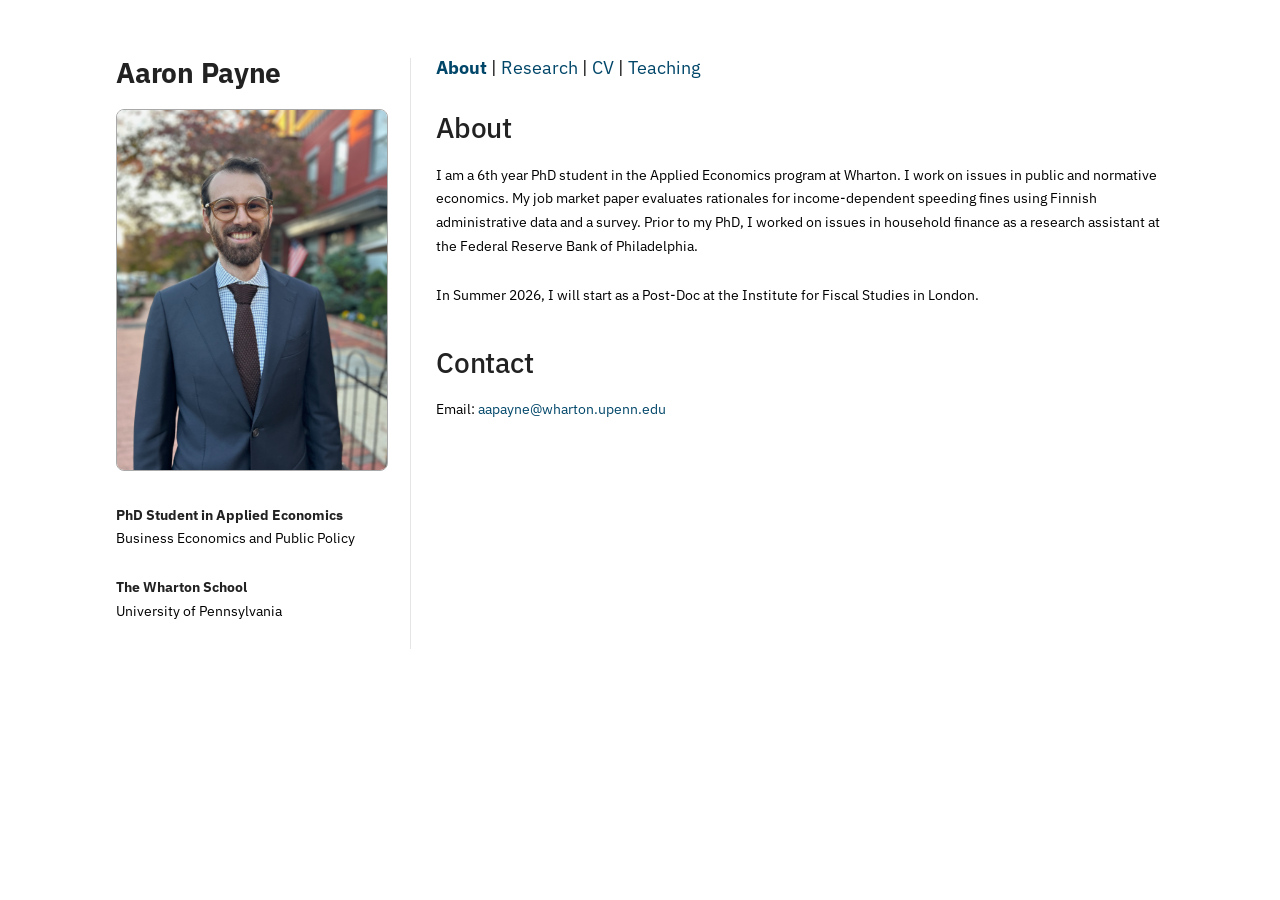
==== index.html @ 883a6460 "Update index.html" ====
<!DOCTYPE html>
<html>
  <head>
    <meta charset="utf-8">
    <meta http-equiv="X-UA-Compatible" content="chrome=1">
    <title>Aaron Payne</title>

    <link rel="stylesheet" href="stylesheets/styles.css">
    <link rel="stylesheet" href="stylesheets/github-light.css">
    <meta name="viewport" content="width=device-width, initial-scale=1, user-scalable=no">
    <!--[if lt IE 9]>
    <script src="//html5shiv.googlecode.com/svn/trunk/html5.js"></script>
    <![endif]-->
    <script>
      (function(i,s,o,g,r,a,m){i['GoogleAnalyticsObject']=r;i[r]=i[r]||function(){
      (i[r].q=i[r].q||[]).push(arguments)},i[r].l=1*new Date();a=s.createElement(o),
      m=s.getElementsByTagName(o)[0];a.async=1;a.src=g;m.parentNode.insertBefore(a,m)
      })(window,document,'script','//www.google-analytics.com/analytics.js','ga');

      ga('create', 'UA-65546321-1', 'auto');
      ga('send', 'pageview');
    </script>
  </head>
<body>
<div class="wrapper">

      <header>
        <h1><b>Aaron Payne</b></h1>
	      <p class="view"><img class="profile-photo" src="payne_headshot.jpeg" width=270 height=360></p>
        <p><strong>PhD Student in Applied Economics</strong><br>
          Business Economics and Public Policy</p>

        <p><strong>The Wharton School</strong> <br>
          University of Pennsylvania </p>
      </header>

   <section>

     <nav>
       <h3 style="text-align: left">
       <a href="index.html"><b>About</b></a> |
       <a href="research.html">Research</a> |
       <a href="payne_cv.pdf">CV</a> |
	   <a href="teaching.html">Teaching</a>
       </h3>
     </nav>

    	<h1>About</h1>

        <p>I am a 6th year PhD student in the Applied Economics program at Wharton. I work on issues in public and normative economics. My job market paper evaluates rationales for income-dependent speeding fines using Finnish administrative data and a survey. Prior to my PhD, I worked on issues in household finance as a research assistant at the Federal Reserve Bank of Philadelphia.</p>

        <p>In Summer 2026, I will start as a Post-Doc at the Institute for Fiscal Studies in London.</p>

      <h1>Contact</h1>
        <p>Email: <a href="mailto:aapayne@wharton.upenn.edu">aapayne@wharton.upenn.edu</a><br></p>

	</section>
  </div>
	<script src="javascripts/scale.fix.js"></script>
	</body>
</html>
---- stylesheets/styles.css ----
@import url(https://fonts.googleapis.com/css?family=IBM+Plex+Sans:100,100i,400,400i,700,700i);

body {
  padding:50px;
  font:14px/1.7 "IBM Plex Sans", sans-serif;
  color:#000;
  font-weight:400;
}

h1, h2, h3, h4, h5, h6 {
  color:#222;
  margin:0 0 20px;
  font-weight:400;
}

p, ul, ol, table, pre, dl {
  color: #000;
  margin:0 0 25px;
}

h1, h2, h3 {
  line-height:1.1;
}

h1 {
  font-size:28px;
  padding-top: 15px;
  font-weight: 500;
  letter-spacing: -0.01em;
}

h2 {
  color:#393939;
  font-weight: 600;
  font-size: 22px;
  margin-bottom: 25px;
}

h3, h4, h5, h6 {
  color:#494949;
  font-weight: 600;
}

h3 {
  font-size: 18px;
  margin-bottom: 20px;
}

a {
  color:rgb(0, 70, 105);
  text-decoration:none;
}

a:hover {
    text-decoration: underline;
}

a small {
  font-size:11px;
  color:#777;
  margin-top:-0.6em;
  display:block;
}

.wrapper {
  max-width:1200px;
  width:90%;
  margin:0 auto;
  position: relative;
}

blockquote {
  border-left:1px solid #e5e5e5;
  margin:0;
  padding:0 0 0 20px;
  font-style:italic;
}

code, pre {
  font-family:Monaco, Bitstream Vera Sans Mono, Lucida Console, Terminal;
  color:#333;
  font-size:12px;
}

pre {
  padding:8px 15px;
  background: #f8f8f8;
  border-radius:5px;
  border:1px solid #e5e5e5;
  overflow-x: auto;
}

table {
  width:100%;
  border-collapse:collapse;
}

th, td {
  text-align:left;
  padding:5px 10px;
  border-bottom:1px solid #e5e5e5;
}

dt {
  color:#444;
  font-weight:700;
}

th {
  color:#444;
}

img {
  max-width:100%;
}

header {
  width:270px;
  float:left;
  position:fixed;
}

header h1 {
  padding-top: 0;
}

/* Bold specific lines in the header */
header p:nth-of-type(2) strong {
  font-weight: 700;
}

header p:nth-of-type(3) strong {
  font-weight: 700;
}

header::after {
  content: '';
  position: absolute;
  top: 0;
  right: -25px;
  width: 1px;
  height: 100%;
  background-color: #e5e5e5;
}

header ul {
  list-style:none;
  height:40px;

  padding:0;

  background: #eee;
  background: -moz-linear-gradient(top, #f8f8f8 0%, #dddddd 100%);
  background: -webkit-gradient(linear, left top, left bottom, color-stop(0%,#f8f8f8), color-stop(100%,#dddddd));
  background: -webkit-linear-gradient(top, #f8f8f8 0%,#dddddd 100%);
  background: -o-linear-gradient(top, #f8f8f8 0%,#dddddd 100%);
  background: -ms-linear-gradient(top, #f8f8f8 0%,#dddddd 100%);
  background: linear-gradient(top, #f8f8f8 0%,#dddddd 100%);

  border-radius:5px;
  border:1px solid #d2d2d2;
  box-shadow:inset #fff 0 1px 0, inset rgba(0,0,0,0.03) 0 -1px 0;
  width:270px;
}

header li {
  width:89px;
  float:left;
  border-right:1px solid #d2d2d2;
  height:40px;
}

header ul a {
  line-height:1;
  font-size:11px;
  color:#999;
  display:block;
  text-align:center;
  padding-top:6px;
  height:40px;
}

strong {
  color:#222;
  font-weight:700;
}

header ul li + li {
  width:88px;
  border-left:1px solid #fff;
}

header ul li + li + li {
  border-right:none;
  width:89px;
}

header ul a strong {
  font-size:14px;
  display:block;
  color:#222;
}

section {
  width:calc(100% - 320px);
  float:right;
  padding-bottom:50px;
}

/* Navigation styling for desktop mode */
nav h3 a {
  font-weight: 400;
}

nav h3 a b {
  font-weight: 700;
}

/* Style navigation separators */
nav h3 {
  color: #000;
  font-weight: 400;
}

small {
  font-size:11px;
}

hr {
  border:0;
  background:#e5e5e5;
  height:1px;
  margin:0 0 20px;
}

footer {
  width:270px;
  float:left;
  position:fixed;
  bottom:50px;
}

@media print, screen and (max-width: 960px) {

  div.wrapper {
    width:auto;
    margin:0;
  }

  header, section, footer {
    float:none;
    position:static;
    width:auto;
  }

  header {
    padding-right:320px;
  }

  header::after {
    display: none;
  }

  section {
    border:1px solid #e5e5e5;
    border-width:1px 0;
    padding:20px 0;
    margin:0 0 20px;
  }

  header a small {
    display:inline;
  }

  header ul {
    position:absolute;
    right:50px;
    top:52px;
  }

  /* Improve touch targets for navigation on medium screens */
  nav h3 {
    display: flex;
    align-items: center;
    flex-wrap: wrap;
    gap: 6px;
    color: #000;
    font-weight: 400;
  }

  nav h3 a {
    padding: 10px 6px;
    display: inline-block;
    min-height: 40px;
    line-height: 40px;
    text-decoration: none;
    vertical-align: middle;
    font-weight: 400;
  }

  nav h3 a b {
    font-weight: 700;
  }

  /* Dark mode for medium screens */
  @media (prefers-color-scheme: dark) {
    section {
      border-color: #404040;
    }

    nav h3 {
      color: #e0e0e0;
    }
  }
}

@media print, screen and (max-width: 720px) {
  body {
    word-wrap:break-word;
    padding: 20px;
    font-size: 16px;
    line-height: 1.7;
  }

  header {
    padding:0;
  }

  header ul, header p.view {
    position:static;
  }

  pre, code {
    word-wrap:normal;
  }

  h1 {
    font-size: 24px;
    margin-bottom: 25px;
  }

  h2 {
    font-size: 20px;
    margin-bottom: 20px;
  }

  h3 {
    font-size: 18px;
    margin-bottom: 15px;
  }

  p, ul, ol, table, pre, dl {
    margin-bottom: 25px;
  }
}

@media print, screen and (max-width: 480px) {
  body {
    padding: 15px;
    font-size: 16px;
  }

  header ul {
    display:none;
  }

  /* Improve touch targets for navigation */
  nav h3 {
    display: flex;
    align-items: center;
    flex-wrap: wrap;
    gap: 8px;
    color: #000;
    font-weight: 400;
  }

  nav h3 a {
    padding: 12px 8px;
    display: inline-block;
    min-height: 44px;
    line-height: 44px;
    text-decoration: none;
    vertical-align: middle;
    font-weight: 400;
  }

  nav h3 a b {
    font-weight: 700;
  }

  /* Better spacing for mobile content */
  section {
    padding: 0;
  }

  h1 {
    font-size: 22px;
    margin-bottom: 20px;
  }

  h2 {
    font-size: 18px;
    margin-bottom: 15px;
  }

  h3 {
    font-size: 16px;
    margin-bottom: 12px;
  }

  p, ul, ol, table, pre, dl {
    margin-bottom: 20px;
  }

  /* Dark mode for mobile screens */
  @media (prefers-color-scheme: dark) {
    nav h3 {
      color: #e0e0e0;
    }
  }
}

@media print {
  body {
    padding:0.4in;
    font-size:12pt;
    color:#444;
  }
}


code {
    background: #F1F1F1;
}

pre {
    white-space: pre-wrap;
    background: #F1F1F1;
}

.profile-photo {
  border: 1px solid darkgray;
  border-radius: 8px;
}

/* --- Collapsible abstracts --- */
details {
  margin: 10px 0 25px;
  border: 1px solid #e5e5e5;
  border-radius: 6px;
  padding: 0;
  background: #fff;
}

details[open] {
  box-shadow: 0 1px 0 rgba(0,0,0,0.02);
}

summary {
  cursor: pointer;
  list-style: none;        /* removes default triangle in some browsers */
  padding: 10px 12px;
  font-weight: 600;
  color: #001f3f;          /* your navy */
  display: flex;
  align-items: center;
  gap: 8px;
}

summary::-webkit-details-marker { display: none; } /* removes default marker (Safari/Chrome) */

summary::before {
  content: "▸";
  display: inline-block;
  transform: translateY(-1px);
}

details[open] summary::before {
  content: "▾";
}

details > p {
  margin: 0;
  padding: 12px 12px 14px;
  color: inherit;          /* follow your body/nav text color */
  line-height: 1.7;
}
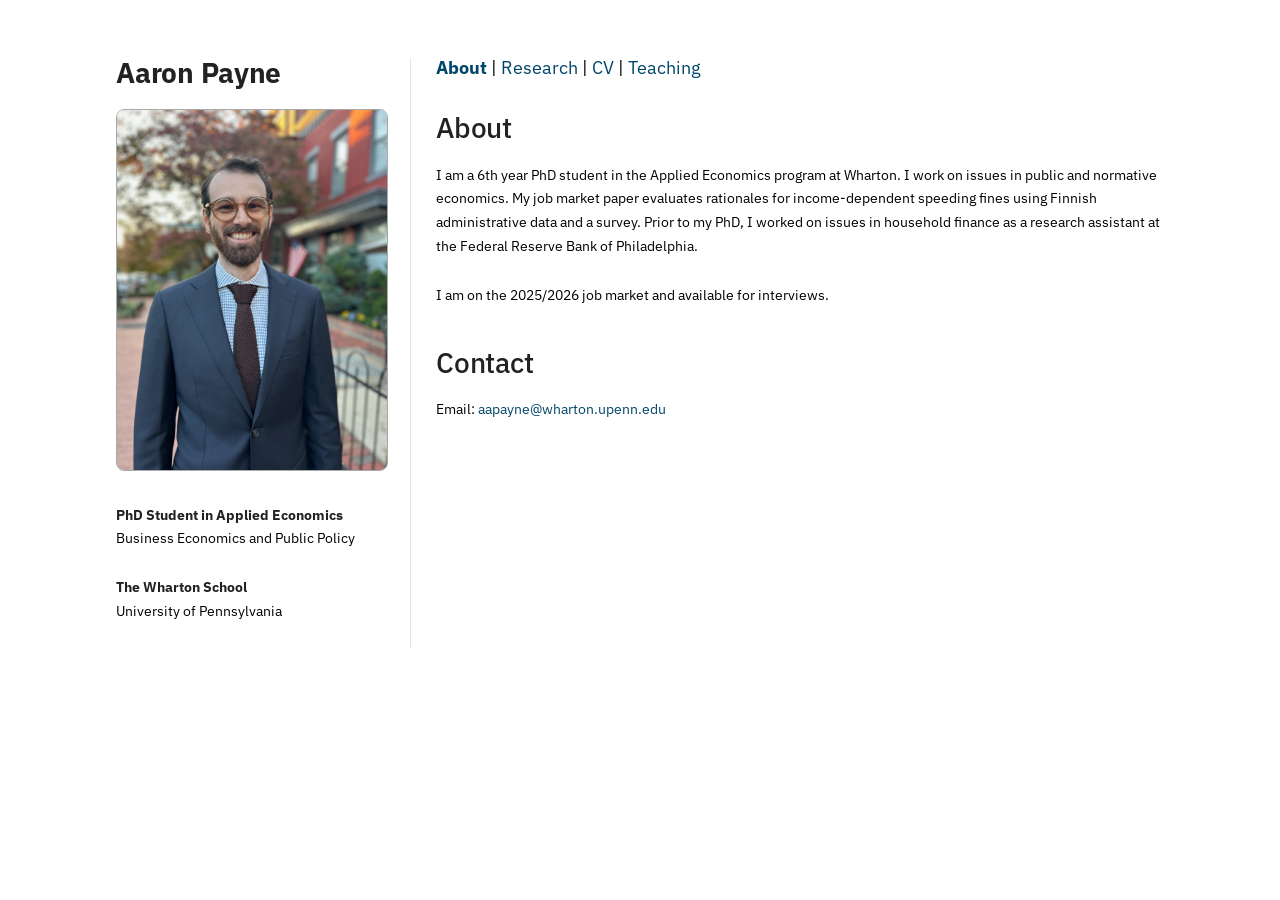
==== commit f28b748a: "Update index.html" ====
--- a/index.html
+++ b/index.html
@@ -49,7 +49,7 @@
 
         <p>I am a 6th year PhD student in the Applied Economics program at Wharton. I work on issues in public and normative economics. My job market paper evaluates rationales for income-dependent speeding fines using Finnish administrative data and a survey. Prior to my PhD, I worked on issues in household finance as a research assistant at the Federal Reserve Bank of Philadelphia.</p>
 
-        <p>In Summer 2026, I will start as a Post-Doc at the Institute for Fiscal Studies in London.</p>
+        <p>I am on the 2025/2026 job market and available for interviews.</p>
 
       <h1>Contact</h1>
         <p>Email: <a href="mailto:aapayne@wharton.upenn.edu">aapayne@wharton.upenn.edu</a><br></p>
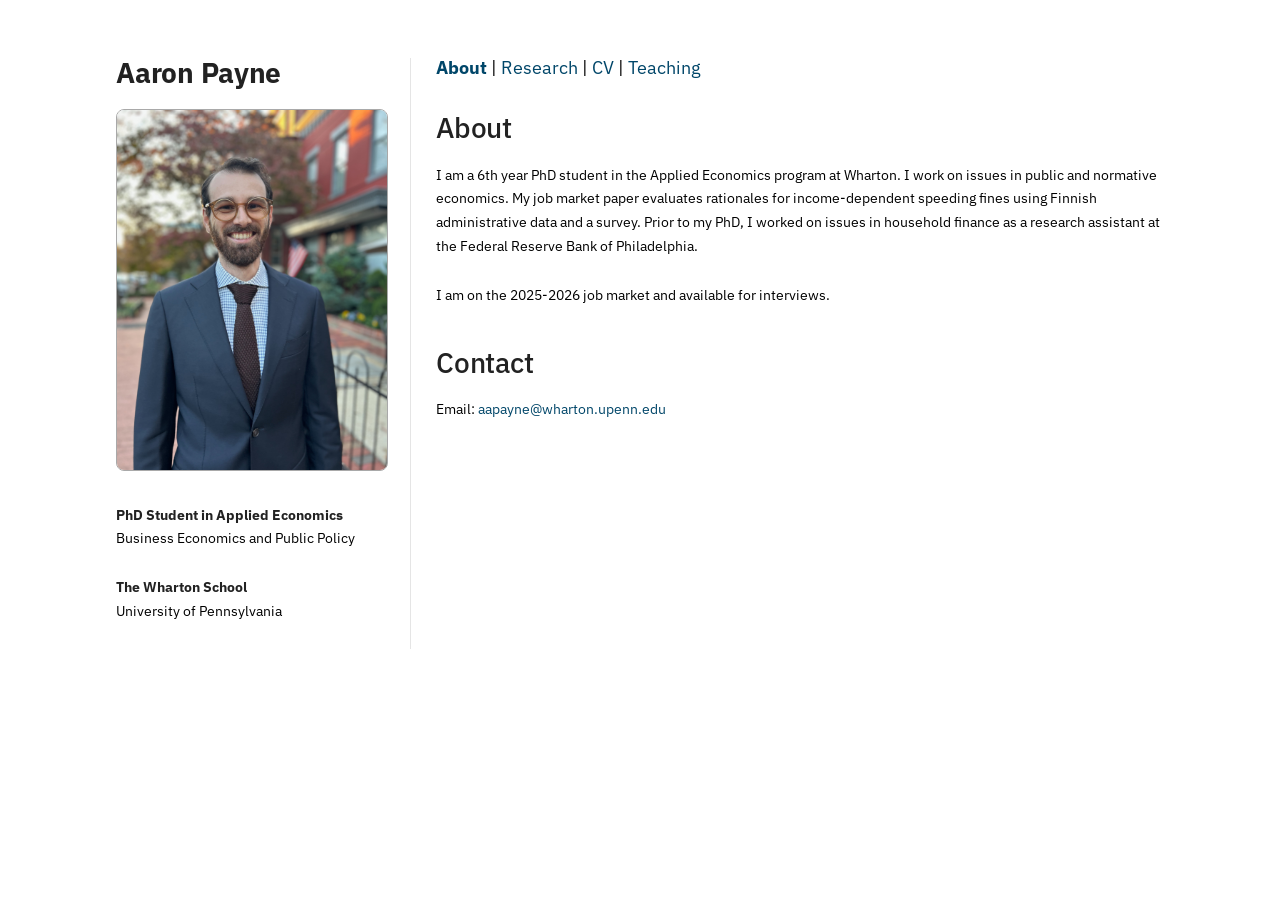
==== commit 0cf0acca: "Update index.html" ====
--- a/index.html
+++ b/index.html
@@ -49,7 +49,7 @@
 
         <p>I am a 6th year PhD student in the Applied Economics program at Wharton. I work on issues in public and normative economics. My job market paper evaluates rationales for income-dependent speeding fines using Finnish administrative data and a survey. Prior to my PhD, I worked on issues in household finance as a research assistant at the Federal Reserve Bank of Philadelphia.</p>
 
-        <p>I am on the 2025/2026 job market and available for interviews.</p>
+        <p>I am on the 2025-2026 job market and available for interviews.</p>
 
       <h1>Contact</h1>
         <p>Email: <a href="mailto:aapayne@wharton.upenn.edu">aapayne@wharton.upenn.edu</a><br></p>
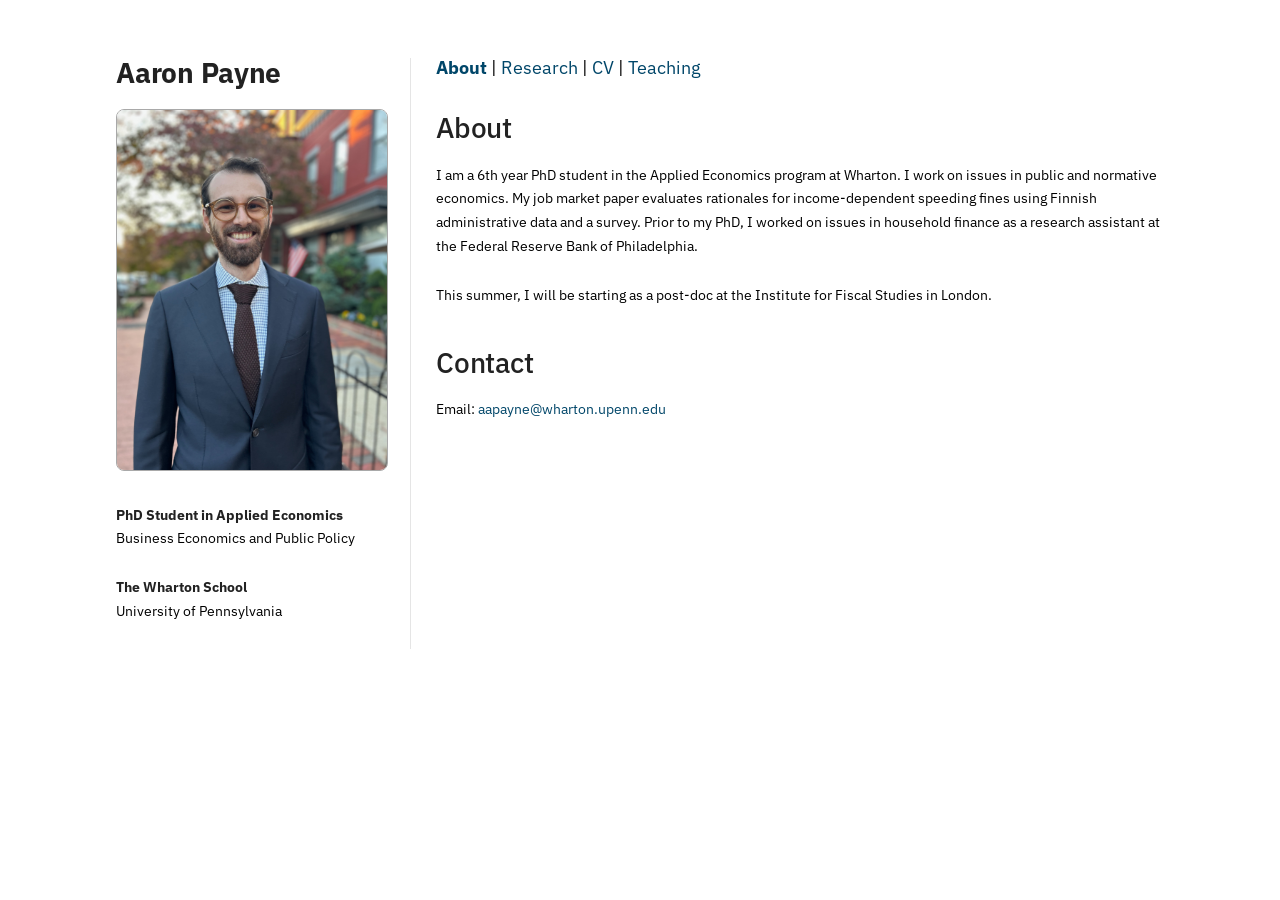
==== commit 97eff5a0: "Update index.html" ====
--- a/index.html
+++ b/index.html
@@ -49,7 +49,7 @@
 
         <p>I am a 6th year PhD student in the Applied Economics program at Wharton. I work on issues in public and normative economics. My job market paper evaluates rationales for income-dependent speeding fines using Finnish administrative data and a survey. Prior to my PhD, I worked on issues in household finance as a research assistant at the Federal Reserve Bank of Philadelphia.</p>
 
-        <p>I am on the 2025-2026 job market and available for interviews.</p>
+        <p>This summer, I will be starting as a post-doc at the Institute for Fiscal Studies in London.</p>
 
       <h1>Contact</h1>
         <p>Email: <a href="mailto:aapayne@wharton.upenn.edu">aapayne@wharton.upenn.edu</a><br></p>
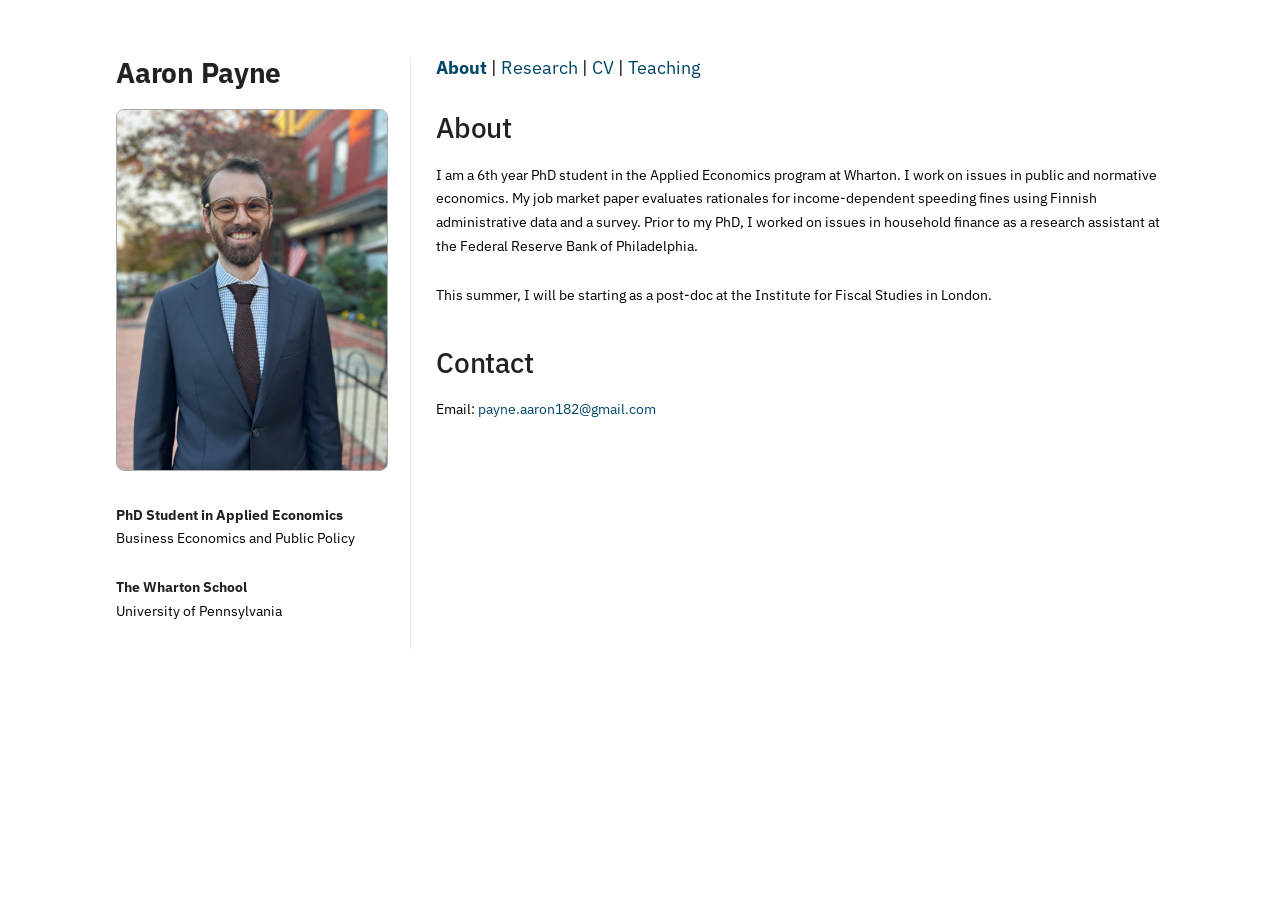
==== commit 1e1b50df: "Update email" ====
--- a/index.html
+++ b/index.html
@@ -52,7 +52,7 @@
         <p>This summer, I will be starting as a post-doc at the Institute for Fiscal Studies in London.</p>
 
       <h1>Contact</h1>
-        <p>Email: <a href="mailto:aapayne@wharton.upenn.edu">aapayne@wharton.upenn.edu</a><br></p>
+        <p>Email: <a href="mailto:payne.aaron182@gmail.com">payne.aaron182@gmail.com</a><br></p>
 
 	</section>
   </div>
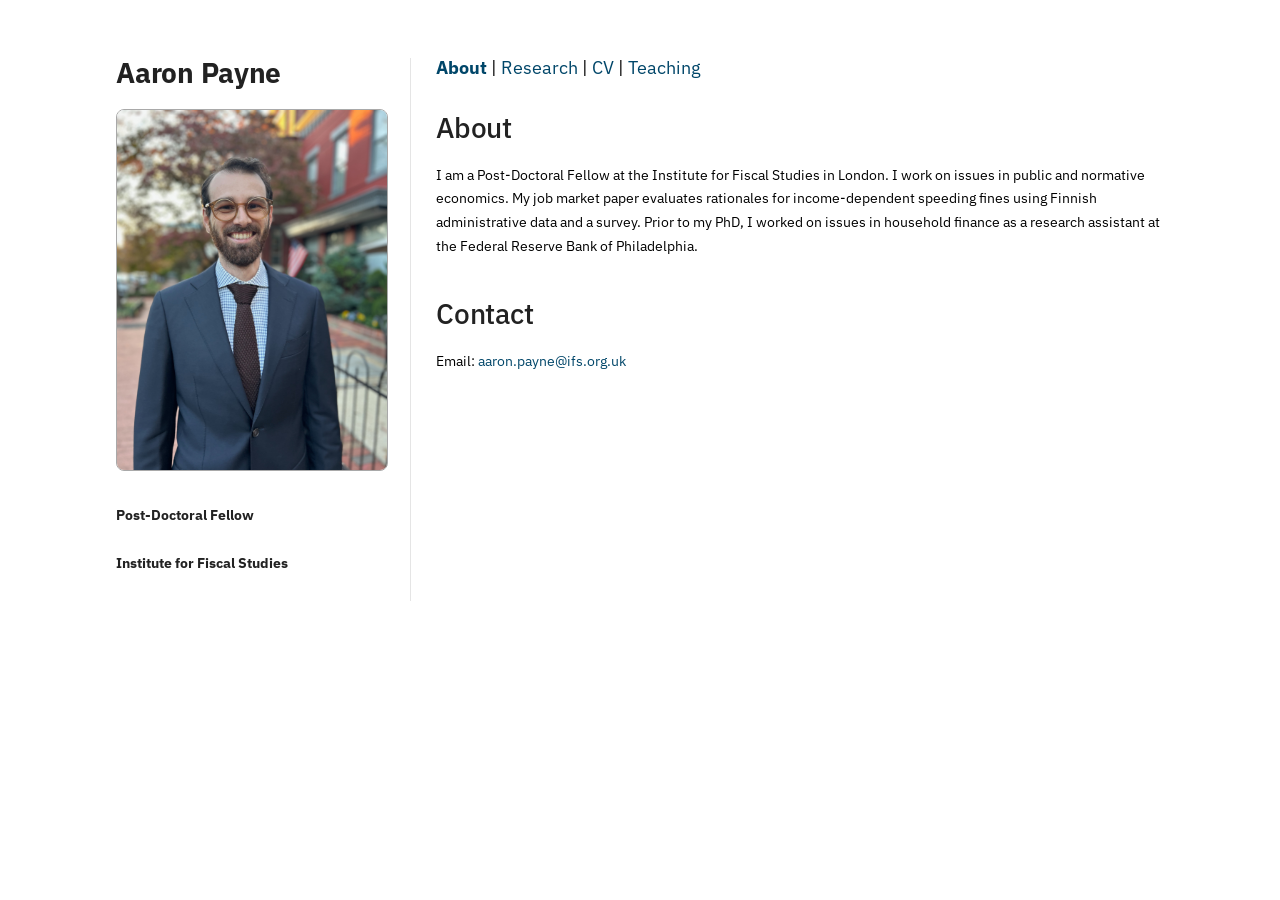
==== commit 2c98983b: "Update index.html" ====
--- a/index.html
+++ b/index.html
@@ -27,11 +27,9 @@
       <header>
         <h1><b>Aaron Payne</b></h1>
 	      <p class="view"><img class="profile-photo" src="payne_headshot.jpeg" width=270 height=360></p>
-        <p><strong>PhD Student in Applied Economics</strong><br>
-          Business Economics and Public Policy</p>
+        <p><strong>Post-Doctoral Fellow</strong><br>
 
-        <p><strong>The Wharton School</strong> <br>
-          University of Pennsylvania </p>
+        <p><strong>Institute for Fiscal Studies</strong> <br>
       </header>
 
    <section>
@@ -47,12 +45,10 @@
 
     	<h1>About</h1>
 
-        <p>I am a 6th year PhD student in the Applied Economics program at Wharton. I work on issues in public and normative economics. My job market paper evaluates rationales for income-dependent speeding fines using Finnish administrative data and a survey. Prior to my PhD, I worked on issues in household finance as a research assistant at the Federal Reserve Bank of Philadelphia.</p>
-
-        <p>This summer, I will be starting as a post-doc at the Institute for Fiscal Studies in London.</p>
+        <p>I am a Post-Doctoral Fellow at the Institute for Fiscal Studies in London. I work on issues in public and normative economics. My job market paper evaluates rationales for income-dependent speeding fines using Finnish administrative data and a survey. Prior to my PhD, I worked on issues in household finance as a research assistant at the Federal Reserve Bank of Philadelphia.</p>
 
       <h1>Contact</h1>
-        <p>Email: <a href="mailto:payne.aaron182@gmail.com">payne.aaron182@gmail.com</a><br></p>
+        <p>Email: <a href="mailto:aaron.payne@ifs.org.uk">aaron.payne@ifs.org.uk</a><br></p>
 
 	</section>
   </div>
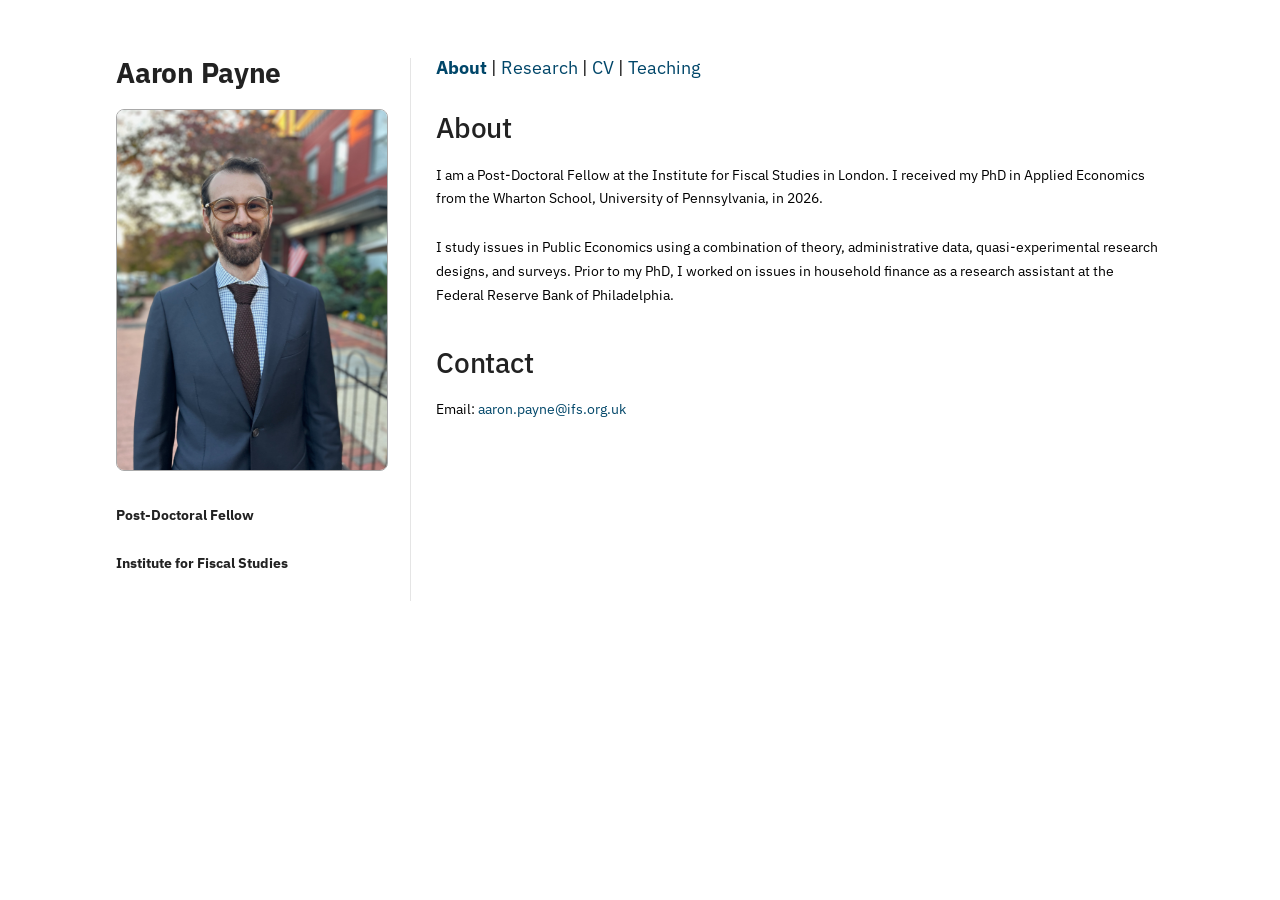
==== commit 107bd352: "Update index.html" ====
--- a/index.html
+++ b/index.html
@@ -45,7 +45,8 @@
 
     	<h1>About</h1>
 
-        <p>I am a Post-Doctoral Fellow at the Institute for Fiscal Studies in London. I work on issues in public and normative economics. My job market paper evaluates rationales for income-dependent speeding fines using Finnish administrative data and a survey. Prior to my PhD, I worked on issues in household finance as a research assistant at the Federal Reserve Bank of Philadelphia.</p>
+        <p>I am a Post-Doctoral Fellow at the Institute for Fiscal Studies in London. I received my PhD in Applied Economics from the Wharton School, University of Pennsylvania, in 2026.</p>
+	    <p>I study issues in Public Economics using a combination of theory, administrative data, quasi-experimental research designs, and surveys. Prior to my PhD, I worked on issues in household finance as a research assistant at the Federal Reserve Bank of Philadelphia.</p>
 
       <h1>Contact</h1>
         <p>Email: <a href="mailto:aaron.payne@ifs.org.uk">aaron.payne@ifs.org.uk</a><br></p>
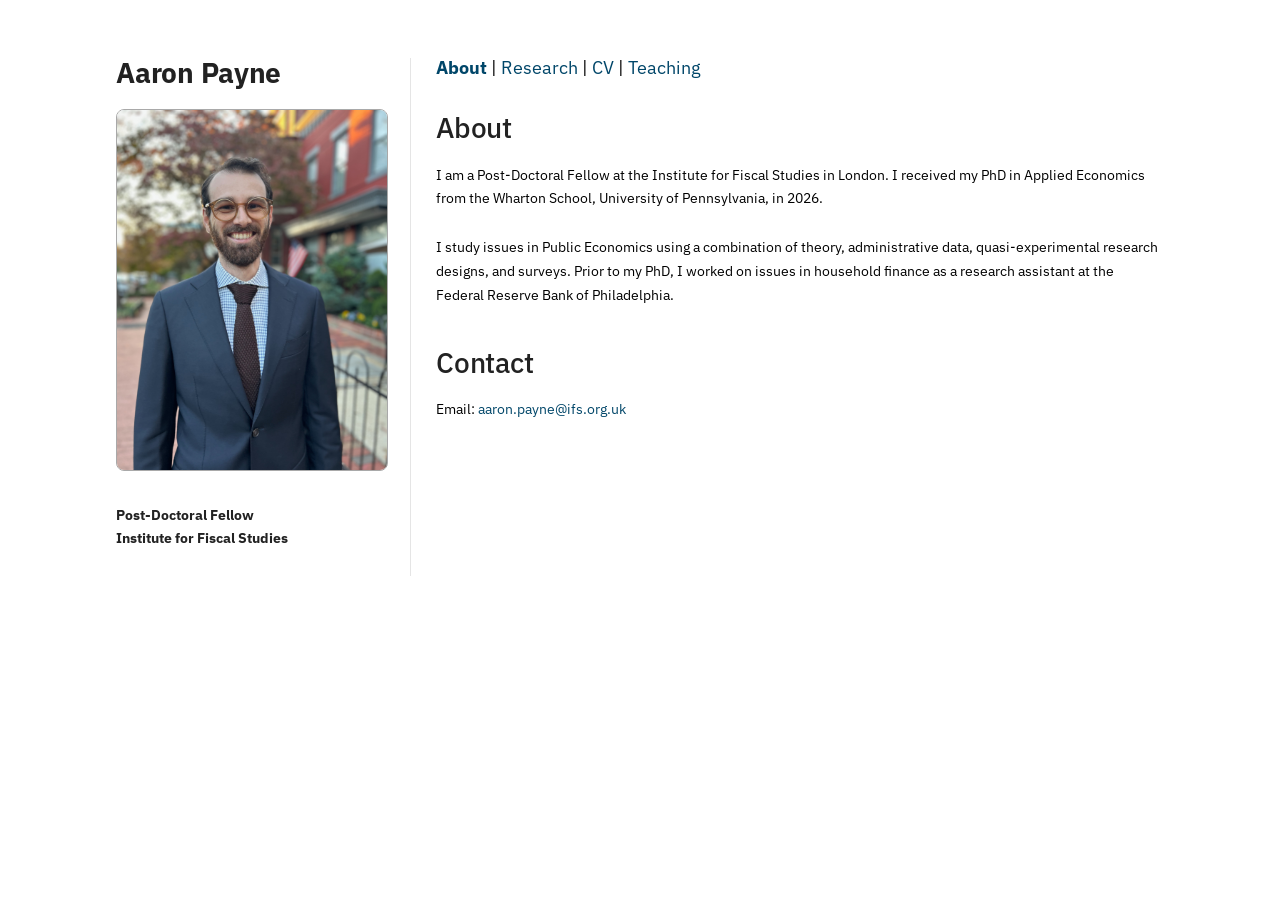
==== commit b746a51f: "Update index.html" ====
--- a/index.html
+++ b/index.html
@@ -28,8 +28,7 @@
         <h1><b>Aaron Payne</b></h1>
 	      <p class="view"><img class="profile-photo" src="payne_headshot.jpeg" width=270 height=360></p>
         <p><strong>Post-Doctoral Fellow</strong><br>
-
-        <p><strong>Institute for Fiscal Studies</strong> <br>
+		<strong>Institute for Fiscal Studies</strong><br></p>
       </header>
 
    <section>
